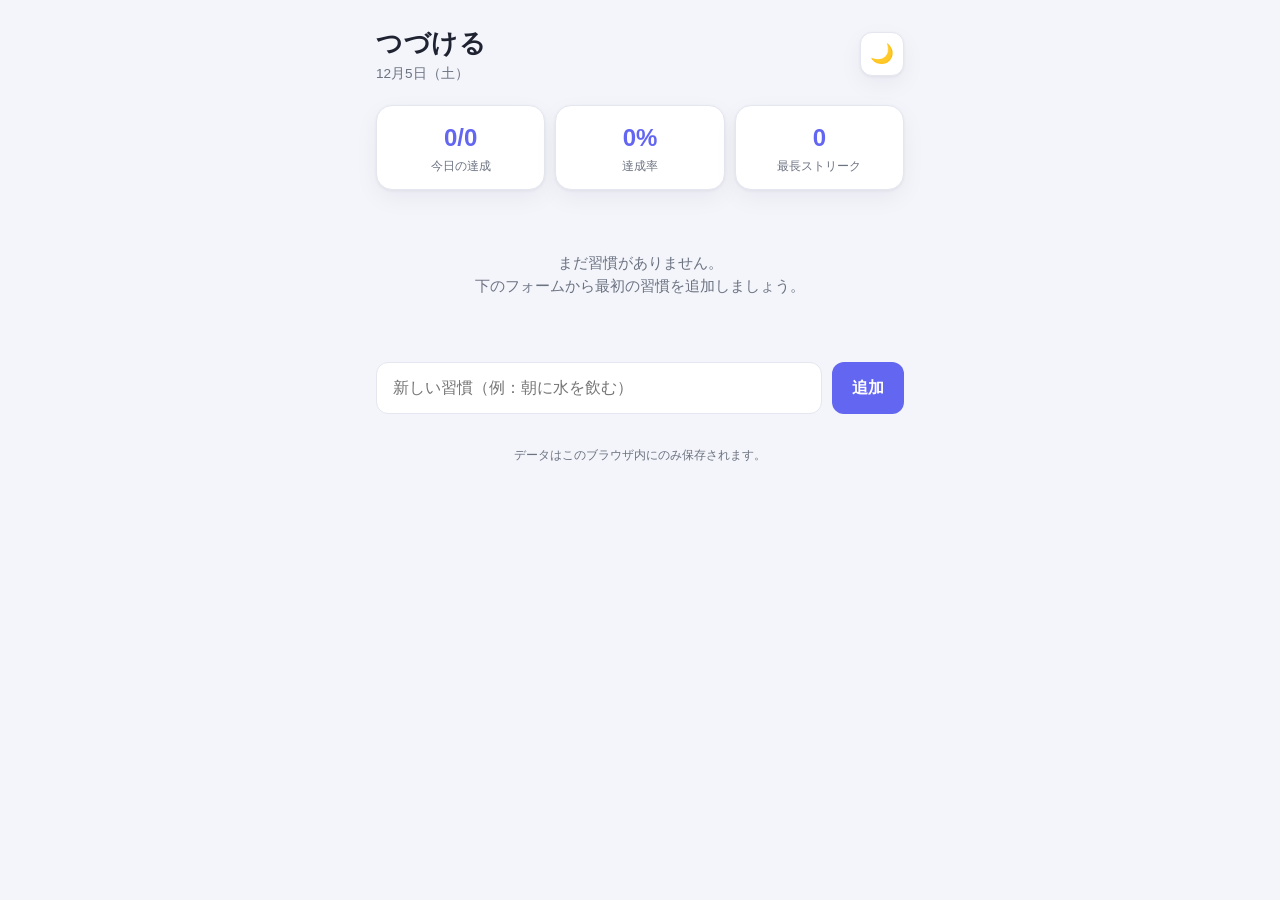
==== index.html @ a2884fa2 "習慣化アプリ「つづける」を作成 - 習慣の追加・削除、ワンタップのチェックイン - ストリーク（連続記録）と週間ビュー、サマリー表示 - ダーク/ライトテーマ切り替え、localStorageに自動保" ====
<!DOCTYPE html>
<html lang="ja">
<head>
  <meta charset="UTF-8" />
  <meta name="viewport" content="width=device-width, initial-scale=1.0" />
  <meta name="theme-color" content="#6366f1" />
  <title>つづける — 習慣化アプリ</title>
  <link rel="stylesheet" href="styles.css" />
</head>
<body>
  <div class="app">
    <header class="header">
      <div class="header__title">
        <h1>つづける</h1>
        <p class="header__date" id="todayLabel"></p>
      </div>
      <button class="btn btn--icon" id="themeToggle" title="テーマ切り替え" aria-label="テーマ切り替え">🌙</button>
    </header>

    <section class="summary" id="summary" aria-live="polite"></section>

    <main>
      <ul class="habit-list" id="habitList"></ul>
      <p class="empty" id="emptyState" hidden>
        まだ習慣がありません。<br />下のフォームから最初の習慣を追加しましょう。
      </p>
    </main>

    <form class="add-form" id="addForm" autocomplete="off">
      <input
        class="add-form__input"
        id="habitInput"
        type="text"
        maxlength="40"
        placeholder="新しい習慣（例：朝に水を飲む）"
        aria-label="新しい習慣"
        required
      />
      <button class="btn btn--primary" type="submit">追加</button>
    </form>

    <footer class="footer">
      <p>データはこのブラウザ内にのみ保存されます。</p>
    </footer>
  </div>

  <script src="app.js"></script>
</body>
</html>
---- styles.css ----
:root {
  --bg: #f4f5fb;
  --surface: #ffffff;
  --surface-2: #f0f1f8;
  --text: #1f2230;
  --text-muted: #6b7280;
  --border: #e4e6f0;
  --primary: #6366f1;
  --primary-soft: #e0e1fb;
  --success: #22c55e;
  --danger: #ef4444;
  --shadow: 0 1px 3px rgba(20, 22, 40, 0.06), 0 8px 24px rgba(20, 22, 40, 0.05);
  --radius: 16px;
}

[data-theme="dark"] {
  --bg: #14151f;
  --surface: #1e2030;
  --surface-2: #262a3d;
  --text: #e9eaf2;
  --text-muted: #9aa0b4;
  --border: #2d3045;
  --primary: #818cf8;
  --primary-soft: #312f5c;
  --success: #34d399;
  --danger: #f87171;
  --shadow: 0 1px 3px rgba(0, 0, 0, 0.3), 0 8px 24px rgba(0, 0, 0, 0.35);
}

* {
  box-sizing: border-box;
  margin: 0;
  padding: 0;
}

body {
  font-family: -apple-system, BlinkMacSystemFont, "Segoe UI", "Hiragino Sans",
    "Noto Sans JP", Meiryo, sans-serif;
  background: var(--bg);
  color: var(--text);
  line-height: 1.5;
  -webkit-font-smoothing: antialiased;
  transition: background 0.2s ease, color 0.2s ease;
}

.app {
  max-width: 560px;
  margin: 0 auto;
  padding: 24px 16px 48px;
}

.header {
  display: flex;
  align-items: center;
  justify-content: space-between;
  margin-bottom: 20px;
}

.header__title h1 {
  font-size: 1.6rem;
  font-weight: 700;
  letter-spacing: 0.02em;
}

.header__date {
  font-size: 0.85rem;
  color: var(--text-muted);
  margin-top: 2px;
}

.btn {
  font: inherit;
  cursor: pointer;
  border: none;
  border-radius: 12px;
  transition: transform 0.08s ease, background 0.15s ease, opacity 0.15s ease;
}
.btn:active { transform: scale(0.94); }

.btn--icon {
  width: 44px;
  height: 44px;
  font-size: 1.2rem;
  background: var(--surface);
  border: 1px solid var(--border);
  box-shadow: var(--shadow);
}

.btn--primary {
  background: var(--primary);
  color: #fff;
  font-weight: 600;
  padding: 0 20px;
}
.btn--primary:hover { opacity: 0.92; }

.summary {
  display: grid;
  grid-template-columns: repeat(3, 1fr);
  gap: 10px;
  margin-bottom: 22px;
}
.summary__card {
  background: var(--surface);
  border: 1px solid var(--border);
  border-radius: var(--radius);
  padding: 14px 12px;
  text-align: center;
  box-shadow: var(--shadow);
}
.summary__num {
  font-size: 1.5rem;
  font-weight: 700;
  color: var(--primary);
}
.summary__label {
  font-size: 0.72rem;
  color: var(--text-muted);
  margin-top: 2px;
}

.habit-list {
  list-style: none;
  display: flex;
  flex-direction: column;
  gap: 12px;
}

.habit {
  background: var(--surface);
  border: 1px solid var(--border);
  border-radius: var(--radius);
  padding: 16px;
  box-shadow: var(--shadow);
  animation: pop 0.2s ease;
}
@keyframes pop {
  from { opacity: 0; transform: translateY(6px); }
  to { opacity: 1; transform: translateY(0); }
}

.habit__top {
  display: flex;
  align-items: center;
  gap: 12px;
}

.habit__check {
  flex: 0 0 auto;
  width: 40px;
  height: 40px;
  border-radius: 50%;
  border: 2px solid var(--border);
  background: var(--surface-2);
  cursor: pointer;
  font-size: 1.1rem;
  display: grid;
  place-items: center;
  color: transparent;
  transition: all 0.15s ease;
}
.habit__check:active { transform: scale(0.88); }
.habit__check.done {
  background: var(--success);
  border-color: var(--success);
  color: #fff;
}

.habit__body { flex: 1 1 auto; min-width: 0; }
.habit__name {
  font-weight: 600;
  font-size: 1.02rem;
  word-break: break-word;
}
.habit__name.done { text-decoration: line-through; color: var(--text-muted); }

.habit__streak {
  font-size: 0.8rem;
  color: var(--text-muted);
  margin-top: 2px;
}
.habit__streak strong { color: var(--primary); }

.habit__delete {
  flex: 0 0 auto;
  background: transparent;
  border: none;
  color: var(--text-muted);
  cursor: pointer;
  font-size: 1.1rem;
  padding: 6px;
  border-radius: 8px;
  line-height: 1;
}
.habit__delete:hover { color: var(--danger); background: var(--surface-2); }

.week {
  display: flex;
  gap: 6px;
  margin-top: 14px;
}
.week__day {
  flex: 1;
  text-align: center;
}
.week__dot {
  width: 26px;
  height: 26px;
  margin: 0 auto 4px;
  border-radius: 8px;
  background: var(--surface-2);
  border: 1px solid var(--border);
  display: grid;
  place-items: center;
  font-size: 0.7rem;
  color: var(--text-muted);
}
.week__dot.done {
  background: var(--primary-soft);
  border-color: var(--primary);
  color: var(--primary);
}
.week__dot.today { outline: 2px solid var(--primary); outline-offset: 1px; }
.week__label {
  font-size: 0.62rem;
  color: var(--text-muted);
}

.empty {
  text-align: center;
  color: var(--text-muted);
  padding: 40px 20px;
  font-size: 0.95rem;
}

.add-form {
  display: flex;
  gap: 10px;
  margin-top: 24px;
}
.add-form__input {
  flex: 1;
  font: inherit;
  padding: 13px 16px;
  border-radius: 12px;
  border: 1px solid var(--border);
  background: var(--surface);
  color: var(--text);
}
.add-form__input:focus {
  outline: none;
  border-color: var(--primary);
  box-shadow: 0 0 0 3px var(--primary-soft);
}

.footer {
  margin-top: 32px;
  text-align: center;
  font-size: 0.75rem;
  color: var(--text-muted);
}
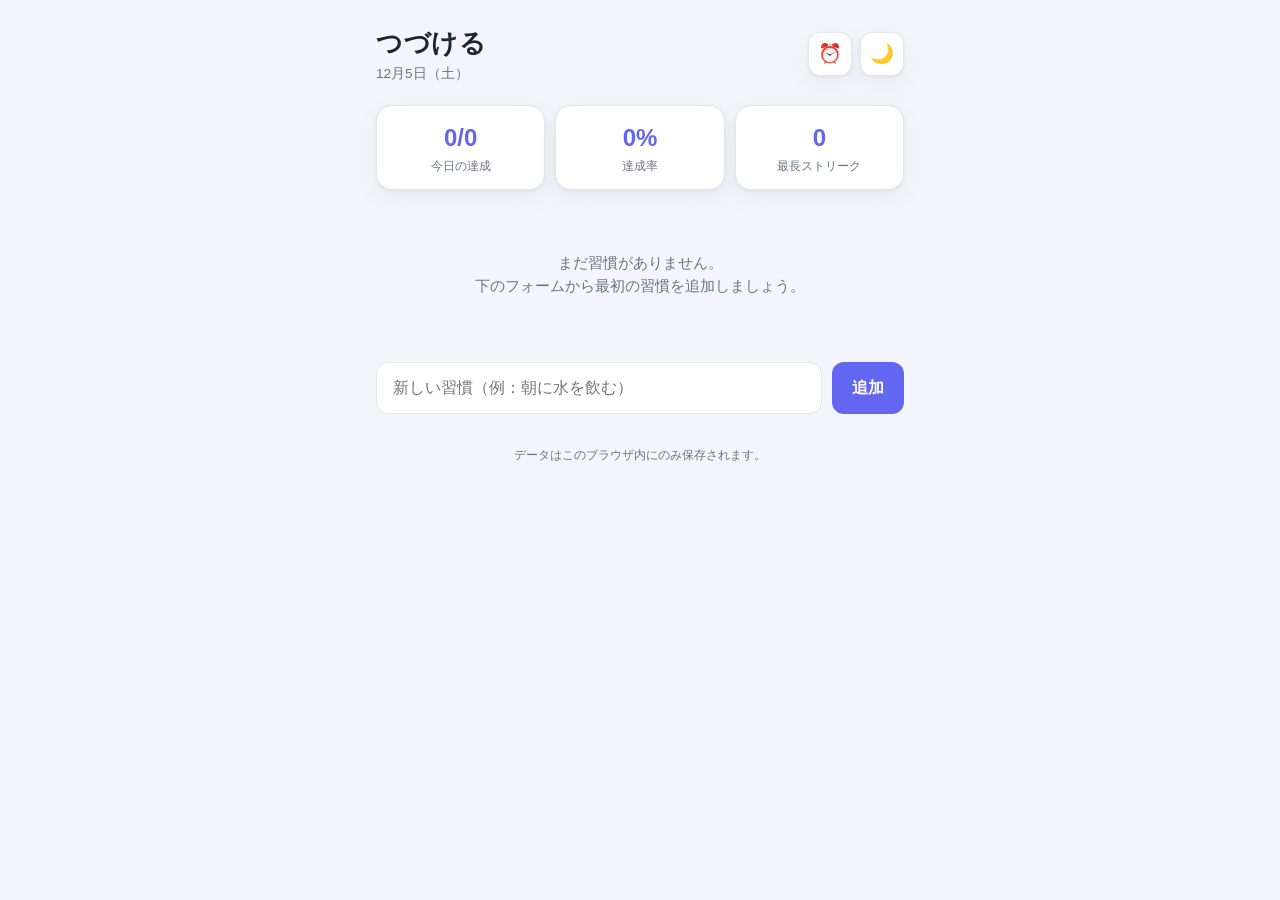
==== commit caad65a4: "朝チャレンジ機能を追加 - 目標起床時刻までに「起きた！」を押さないとペナルティ残高が自動加算 - 寝ぼけ防止のため計算3問に正解しないと達成にならない仕組み - 未払い残高の表示と、自分の支払いリン" ====
--- a/index.html
+++ b/index.html
@@ -14,7 +14,10 @@
         <h1>つづける</h1>
         <p class="header__date" id="todayLabel"></p>
       </div>
-      <button class="btn btn--icon" id="themeToggle" title="テーマ切り替え" aria-label="テーマ切り替え">🌙</button>
+      <div class="header__actions">
+        <a class="btn btn--icon" href="morning.html" title="朝チャレンジ" aria-label="朝チャレンジ">⏰</a>
+        <button class="btn btn--icon" id="themeToggle" title="テーマ切り替え" aria-label="テーマ切り替え">🌙</button>
+      </div>
     </header>
 
     <section class="summary" id="summary" aria-live="polite"></section>
--- a/styles.css
+++ b/styles.css
@@ -68,6 +68,11 @@
   margin-top: 2px;
 }
 
+.header__actions {
+  display: flex;
+  gap: 8px;
+}
+
 .btn {
   font: inherit;
   cursor: pointer;
@@ -75,6 +80,7 @@
   border-radius: 12px;
   transition: transform 0.08s ease, background 0.15s ease, opacity 0.15s ease;
 }
+a.btn { text-decoration: none; display: inline-grid; place-items: center; }
 .btn:active { transform: scale(0.94); }
 
 .btn--icon {
@@ -259,3 +265,136 @@
   font-size: 0.75rem;
   color: var(--text-muted);
 }
+
+/* ===== 朝チャレンジ ===== */
+
+.section-title {
+  font-size: 0.95rem;
+  font-weight: 700;
+  margin: 24px 0 12px;
+}
+
+.morning-status {
+  border-radius: var(--radius);
+  border: 1px solid var(--border);
+  background: var(--surface);
+  box-shadow: var(--shadow);
+  padding: 26px 20px;
+  text-align: center;
+  margin-bottom: 16px;
+}
+.morning-status__icon { font-size: 2.6rem; line-height: 1; }
+.morning-status__title { font-size: 1.25rem; font-weight: 700; margin-top: 10px; }
+.morning-status__sub { font-size: 0.9rem; color: var(--text-muted); margin-top: 4px; }
+.morning-status.is-pending { border-color: var(--primary); }
+.morning-status.is-done {
+  border-color: var(--success);
+  background: linear-gradient(180deg, color-mix(in srgb, var(--success) 12%, var(--surface)), var(--surface));
+}
+.morning-status.is-failed { border-color: var(--danger); }
+
+.wake { text-align: center; margin-bottom: 16px; }
+.wake__btn {
+  width: 100%;
+  font: inherit;
+  font-size: 1.4rem;
+  font-weight: 800;
+  letter-spacing: 0.05em;
+  color: #fff;
+  border: none;
+  border-radius: var(--radius);
+  padding: 28px;
+  cursor: pointer;
+  background: linear-gradient(135deg, #f59e0b, #ef4444);
+  box-shadow: 0 8px 24px rgba(239, 68, 68, 0.3);
+  transition: transform 0.08s ease, box-shadow 0.15s ease;
+}
+.wake__btn:active { transform: scale(0.97); box-shadow: 0 4px 12px rgba(239, 68, 68, 0.3); }
+.wake__note { font-size: 0.78rem; color: var(--text-muted); margin-top: 8px; }
+
+.wake__challenge {
+  background: var(--surface);
+  border: 1px solid var(--border);
+  border-radius: var(--radius);
+  box-shadow: var(--shadow);
+  padding: 24px 20px;
+}
+.wake__progress { font-size: 0.78rem; color: var(--text-muted); }
+.wake__problem { font-size: 2.4rem; font-weight: 800; margin: 10px 0 18px; }
+#answerForm { display: flex; gap: 10px; }
+.wake__answer {
+  flex: 1;
+  font: inherit;
+  font-size: 1.3rem;
+  text-align: center;
+  padding: 12px;
+  border-radius: 12px;
+  border: 1px solid var(--border);
+  background: var(--surface-2);
+  color: var(--text);
+}
+.wake__answer:focus { outline: none; border-color: var(--primary); box-shadow: 0 0 0 3px var(--primary-soft); }
+.wake__wrong { color: var(--danger); font-size: 0.85rem; margin-top: 12px; }
+
+.balance {
+  background: var(--surface);
+  border: 1px solid var(--border);
+  border-radius: var(--radius);
+  box-shadow: var(--shadow);
+  padding: 18px 20px;
+}
+.balance__label { font-size: 0.8rem; color: var(--text-muted); }
+.balance__amount { font-size: 2rem; font-weight: 800; margin-top: 2px; }
+.balance__amount.is-owed { color: var(--danger); }
+.balance__stats {
+  display: flex;
+  gap: 16px;
+  font-size: 0.85rem;
+  color: var(--text-muted);
+  margin: 12px 0;
+}
+.balance__actions .btn { width: 100%; padding: 12px; }
+.btn--primary:disabled { opacity: 0.45; cursor: not-allowed; }
+
+.settings {
+  background: var(--surface);
+  border: 1px solid var(--border);
+  border-radius: var(--radius);
+  box-shadow: var(--shadow);
+  padding: 0 18px;
+  margin-top: 16px;
+}
+.settings summary {
+  cursor: pointer;
+  padding: 16px 0;
+  font-weight: 600;
+  list-style: none;
+}
+.settings summary::-webkit-details-marker { display: none; }
+.settings summary::before { content: "⚙️ "; }
+.settings__form { padding-bottom: 18px; display: flex; flex-direction: column; gap: 14px; }
+.field { display: flex; flex-direction: column; gap: 6px; font-size: 0.85rem; color: var(--text-muted); }
+.field input {
+  font: inherit;
+  color: var(--text);
+  padding: 11px 13px;
+  border-radius: 10px;
+  border: 1px solid var(--border);
+  background: var(--surface-2);
+}
+.field input:focus { outline: none; border-color: var(--primary); box-shadow: 0 0 0 3px var(--primary-soft); }
+.settings__hint { font-size: 0.75rem; color: var(--text-muted); }
+
+.log { list-style: none; display: flex; flex-direction: column; gap: 2px; }
+.log__row {
+  display: grid;
+  grid-template-columns: 90px 28px 1fr;
+  align-items: center;
+  gap: 8px;
+  padding: 9px 12px;
+  border-radius: 10px;
+  font-size: 0.88rem;
+}
+.log__row:nth-child(odd) { background: var(--surface); }
+.log__date { color: var(--text-muted); }
+.log__badge { text-align: center; }
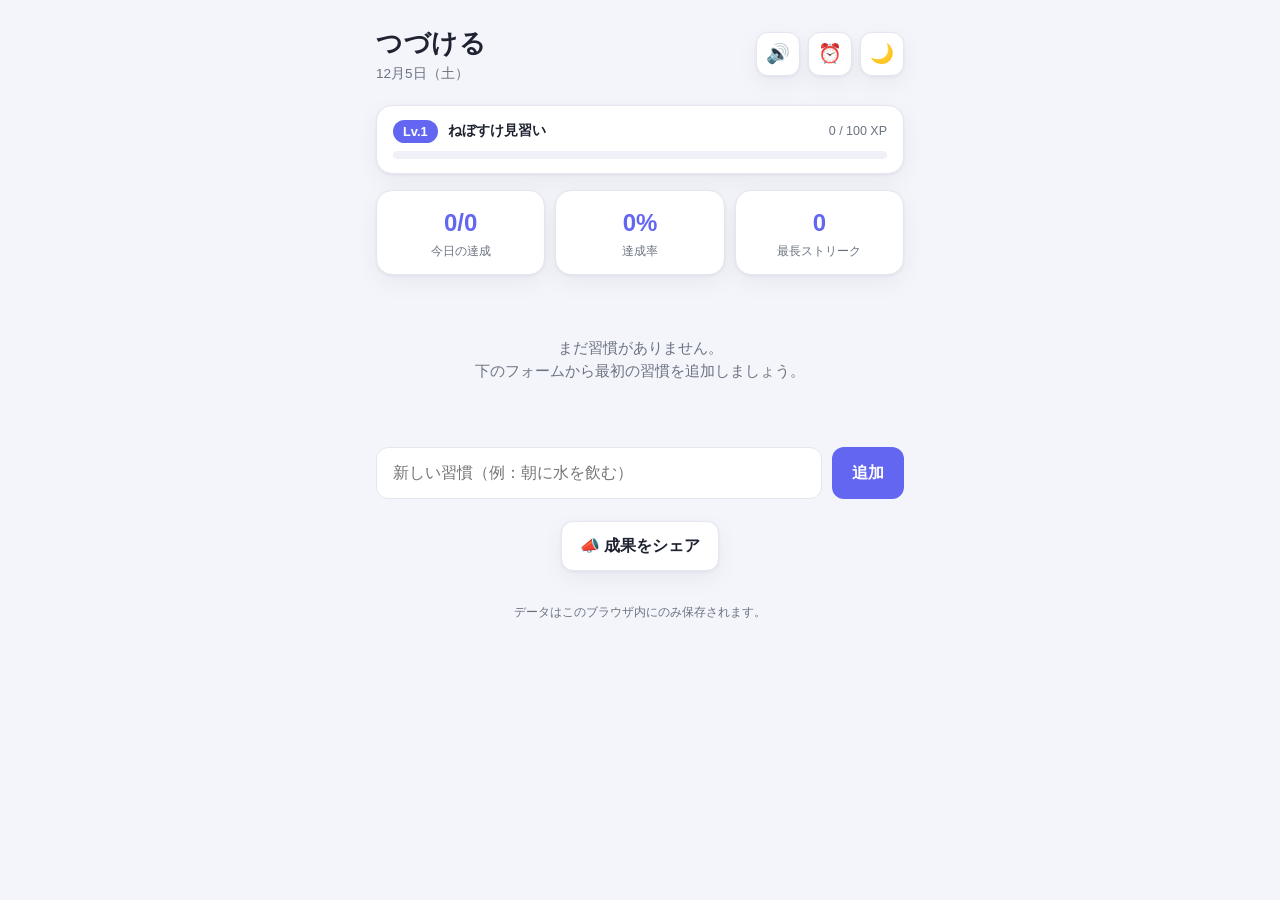
==== commit 1441e2c0: "PWA化・ゲーミフィケーション・シェア機能で楽しさを強化 - PWA対応: manifest/service workerでホーム画面に追加＆オフライン動作 - アイコンを依存なしのNodeスクリプト" ====
--- a/index.html
+++ b/index.html
@@ -5,6 +5,16 @@
   <meta name="viewport" content="width=device-width, initial-scale=1.0" />
   <meta name="theme-color" content="#6366f1" />
   <title>つづける — 習慣化アプリ</title>
+  <meta name="description" content="習慣を記録し、寝坊にはお金のペナルティ。続ける力を育てるアプリ。" />
+  <meta property="og:title" content="つづける — 習慣化＆朝チャレンジ" />
+  <meta property="og:description" content="毎日の習慣を記録。寝坊すると遅刻1分ごとに課金される朝チャレンジ付き。" />
+  <meta property="og:type" content="website" />
+  <meta name="apple-mobile-web-app-capable" content="yes" />
+  <meta name="apple-mobile-web-app-status-bar-style" content="black-translucent" />
+  <meta name="apple-mobile-web-app-title" content="つづける" />
+  <link rel="apple-touch-icon" href="icons/icon-192.png" />
+  <link rel="icon" href="icons/icon-192.png" />
+  <link rel="manifest" href="manifest.webmanifest" />
   <link rel="stylesheet" href="styles.css" />
 </head>
 <body>
@@ -15,10 +25,14 @@
         <p class="header__date" id="todayLabel"></p>
       </div>
       <div class="header__actions">
+        <button class="btn btn--icon" id="installBtn" title="ホーム画面に追加" aria-label="ホーム画面に追加" hidden>📲</button>
+        <button class="btn btn--icon" id="soundToggle" title="効果音" aria-label="効果音">🔊</button>
         <a class="btn btn--icon" href="morning.html" title="朝チャレンジ" aria-label="朝チャレンジ">⏰</a>
         <button class="btn btn--icon" id="themeToggle" title="テーマ切り替え" aria-label="テーマ切り替え">🌙</button>
       </div>
     </header>
+
+    <section class="levelbar" id="levelbar"></section>
 
     <section class="summary" id="summary" aria-live="polite"></section>
 
@@ -42,11 +56,16 @@
       <button class="btn btn--primary" type="submit">追加</button>
     </form>
 
+    <div class="cta">
+      <button class="btn btn--ghost" id="shareBtn">📣 成果をシェア</button>
+    </div>
+
     <footer class="footer">
       <p>データはこのブラウザ内にのみ保存されます。</p>
     </footer>
   </div>
 
+  <script src="fun.js"></script>
   <script src="app.js"></script>
 </body>
 </html>
--- a/styles.css
+++ b/styles.css
@@ -100,6 +100,127 @@
 }
 .btn--primary:hover { opacity: 0.92; }
 
+.btn--ghost {
+  background: var(--surface);
+  color: var(--text);
+  border: 1px solid var(--border);
+  font-weight: 600;
+  padding: 12px 18px;
+  box-shadow: var(--shadow);
+}
+.btn--ghost:hover { border-color: var(--primary); color: var(--primary); }
+
+.cta { text-align: center; margin-top: 22px; }
+
+/* ===== レベルバー ===== */
+.levelbar {
+  background: var(--surface);
+  border: 1px solid var(--border);
+  border-radius: var(--radius);
+  box-shadow: var(--shadow);
+  padding: 14px 16px;
+  margin-bottom: 16px;
+}
+.levelbar__row {
+  display: flex;
+  align-items: center;
+  gap: 10px;
+  font-size: 0.85rem;
+  margin-bottom: 8px;
+}
+.levelbar__badge {
+  background: var(--primary);
+  color: #fff;
+  font-weight: 700;
+  padding: 2px 10px;
+  border-radius: 999px;
+  font-size: 0.8rem;
+}
+.levelbar__title { font-weight: 600; }
+.levelbar__xp { margin-left: auto; color: var(--text-muted); font-size: 0.78rem; }
+.levelbar__track {
+  height: 8px;
+  border-radius: 999px;
+  background: var(--surface-2);
+  overflow: hidden;
+}
+.levelbar__fill {
+  height: 100%;
+  border-radius: 999px;
+  background: linear-gradient(90deg, var(--primary), #a855f7);
+  transition: width 0.5s ease;
+}
+
+/* ===== トースト ===== */
+#fun-toast-host {
+  position: fixed;
+  left: 50%;
+  bottom: 28px;
+  transform: translateX(-50%);
+  display: flex;
+  flex-direction: column;
+  gap: 8px;
+  z-index: 10000;
+  pointer-events: none;
+  width: max-content;
+  max-width: 90vw;
+}
+.fun-toast {
+  display: flex;
+  align-items: center;
+  gap: 8px;
+  background: #1f2230;
+  color: #fff;
+  padding: 12px 18px;
+  border-radius: 14px;
+  font-size: 0.9rem;
+  font-weight: 600;
+  box-shadow: 0 10px 30px rgba(0, 0, 0, 0.3);
+  opacity: 0;
+  transform: translateY(16px) scale(0.96);
+  transition: opacity 0.3s ease, transform 0.3s ease;
+}
+.fun-toast.show { opacity: 1; transform: translateY(0) scale(1); }
+.fun-toast__icon { font-size: 1.2rem; }
+
+/* ===== シェアモーダル ===== */
+.fun-modal {
+  position: fixed;
+  inset: 0;
+  background: rgba(10, 11, 20, 0.6);
+  backdrop-filter: blur(4px);
+  display: grid;
+  place-items: center;
+  z-index: 10001;
+  opacity: 0;
+  transition: opacity 0.25s ease;
+  padding: 20px;
+}
+.fun-modal.show { opacity: 1; }
+.fun-modal__box {
+  background: var(--surface);
+  border-radius: 20px;
+  padding: 16px;
+  width: min(360px, 92vw);
+  box-shadow: var(--shadow);
+}
+.fun-modal__preview img {
+  width: 100%;
+  border-radius: 14px;
+  display: block;
+}
+.fun-modal__actions {
+  display: flex;
+  flex-direction: column;
+  gap: 8px;
+  margin-top: 14px;
+}
+.fun-modal__actions .btn { width: 100%; padding: 13px; }
+.fun-modal__ghost {
+  background: var(--surface-2);
+  color: var(--text);
+}
+
 .summary {
   display: grid;
   grid-template-columns: repeat(3, 1fr);
@@ -346,6 +467,7 @@
 .balance__label { font-size: 0.8rem; color: var(--text-muted); }
 .balance__amount { font-size: 2rem; font-weight: 800; margin-top: 2px; }
 .balance__amount.is-owed { color: var(--danger); }
+.balance__live { font-size: 0.78rem; color: var(--danger); margin-top: 2px; }
 .balance__stats {
   display: flex;
   gap: 16px;
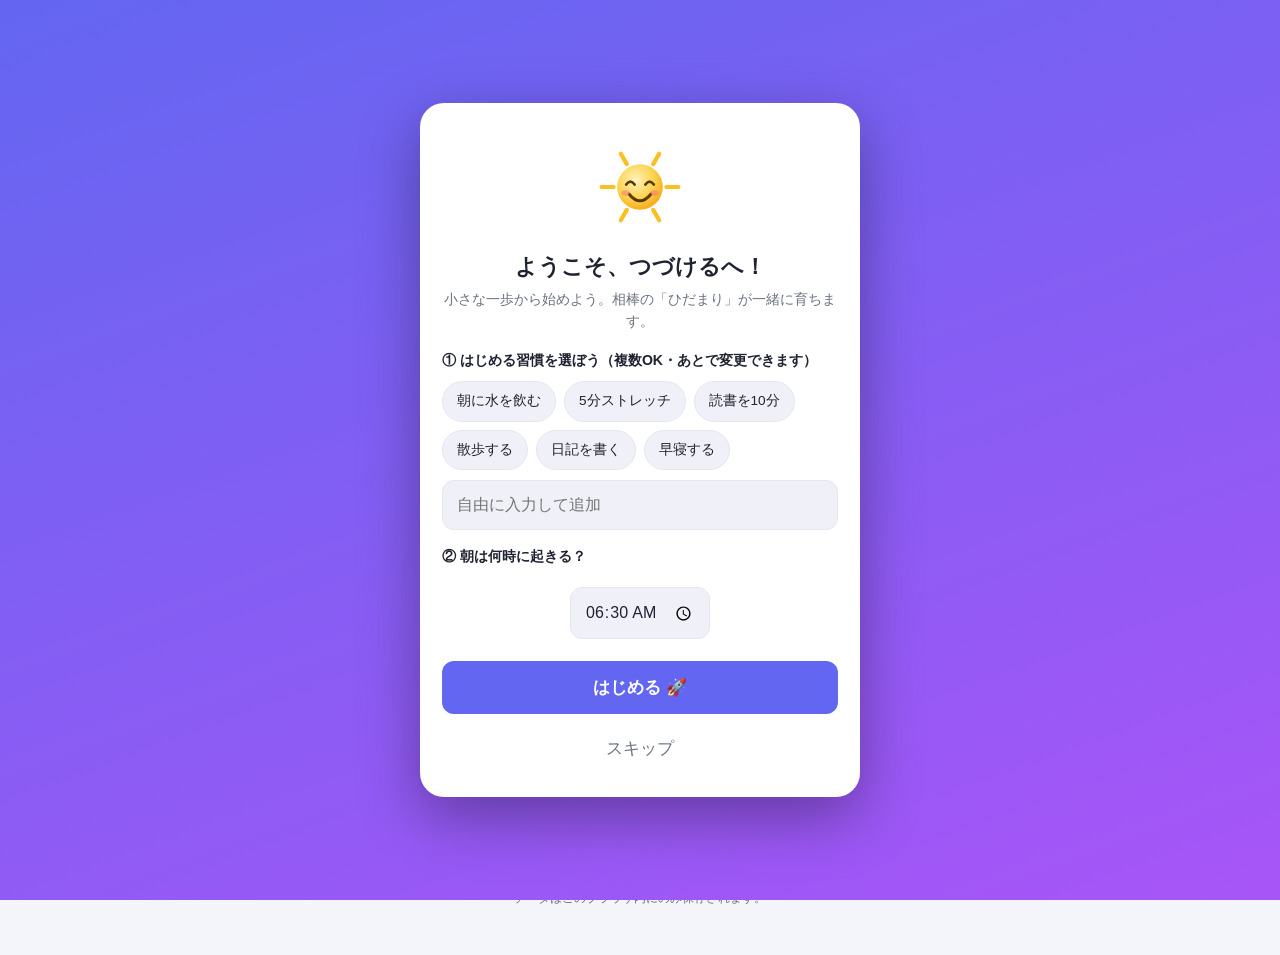
==== commit 0a272fae: "育成マスコット・オンボーディング・達成カレンダーを追加 - マスコット「ひだまり」: SVGで描く太陽の精。連続記録で7段階に成長し、   今日の状況（達成/途中/未着手/遅刻）で表情とセリフが変化。" ====
--- a/index.html
+++ b/index.html
@@ -32,9 +32,13 @@
       </div>
     </header>
 
+    <section class="mascot" id="mascot" aria-live="polite"></section>
+
     <section class="levelbar" id="levelbar"></section>
 
     <section class="summary" id="summary" aria-live="polite"></section>
+
+    <section class="heatmap" id="heatmap"></section>
 
     <main>
       <ul class="habit-list" id="habitList"></ul>
@@ -66,6 +70,7 @@
   </div>
 
   <script src="fun.js"></script>
+  <script src="mascot.js"></script>
   <script src="app.js"></script>
 </body>
 </html>
--- a/styles.css
+++ b/styles.css
@@ -151,6 +151,186 @@
   transition: width 0.5s ease;
 }
 
+/* ===== マスコット ひだまり ===== */
+.mascot {
+  background: linear-gradient(180deg, color-mix(in srgb, var(--primary) 10%, var(--surface)), var(--surface));
+  border: 1px solid var(--border);
+  border-radius: var(--radius);
+  box-shadow: var(--shadow);
+  padding: 18px 16px 20px;
+  margin-bottom: 16px;
+  text-align: center;
+  position: relative;
+  overflow: hidden;
+}
+.mascot__stage {
+  font-size: 0.72rem;
+  font-weight: 700;
+  color: var(--primary);
+  background: var(--primary-soft);
+  display: inline-block;
+  padding: 2px 12px;
+  border-radius: 999px;
+  margin-bottom: 6px;
+}
+.mascot__art {
+  width: 150px;
+  margin: 0 auto;
+  animation: mascot-bob 3s ease-in-out infinite;
+}
+.mascot--compact .mascot__art { width: 104px; }
+.mascot__svg { width: 100%; height: auto; display: block; }
+.mascot__rays { transform-origin: 100px 100px; animation: mascot-spin 24s linear infinite; }
+@keyframes mascot-bob {
+  0%, 100% { transform: translateY(0); }
+  50% { transform: translateY(-7px); }
+}
+@keyframes mascot-spin {
+  from { transform: rotate(0deg); }
+  to { transform: rotate(360deg); }
+}
+@media (prefers-reduced-motion: reduce) {
+  .mascot__art, .mascot__rays { animation: none; }
+}
+.mascot__bubble {
+  display: inline-block;
+  position: relative;
+  margin-top: 8px;
+  background: var(--surface);
+  border: 1px solid var(--border);
+  border-radius: 14px;
+  padding: 9px 16px;
+  font-size: 0.9rem;
+  font-weight: 600;
+  box-shadow: var(--shadow);
+  max-width: 90%;
+}
+.mascot__bubble::before {
+  content: "";
+  position: absolute;
+  top: -7px;
+  left: 50%;
+  transform: translateX(-50%);
+  border-left: 7px solid transparent;
+  border-right: 7px solid transparent;
+  border-bottom: 7px solid var(--surface);
+}
+
+/* ===== 達成カレンダー（ヒートマップ） ===== */
+.heatmap {
+  background: var(--surface);
+  border: 1px solid var(--border);
+  border-radius: var(--radius);
+  box-shadow: var(--shadow);
+  padding: 16px;
+  margin-bottom: 22px;
+}
+.heatmap:empty { display: none; }
+.heatmap__head {
+  display: flex;
+  align-items: center;
+  justify-content: space-between;
+  margin-bottom: 12px;
+}
+.heatmap__title { font-size: 0.9rem; font-weight: 700; }
+.heatmap__nav {
+  width: 32px;
+  height: 32px;
+  border-radius: 9px;
+  border: 1px solid var(--border);
+  background: var(--surface-2);
+  color: var(--text);
+  cursor: pointer;
+  font-size: 1.1rem;
+  line-height: 1;
+}
+.heatmap__nav:disabled { opacity: 0.3; cursor: default; }
+.heatmap__weekdays,
+.heatmap__grid {
+  display: grid;
+  grid-template-columns: repeat(7, 1fr);
+  gap: 5px;
+}
+.heatmap__weekdays {
+  margin-bottom: 6px;
+  font-size: 0.66rem;
+  color: var(--text-muted);
+  text-align: center;
+}
+.heatmap__cell {
+  aspect-ratio: 1;
+  border-radius: 7px;
+  background: var(--surface-2);
+  display: grid;
+  place-items: center;
+  font-size: 0.66rem;
+  color: var(--text-muted);
+  position: relative;
+}
+.heatmap__cell.is-empty { background: transparent; }
+.heatmap__cell.lvl-1 { background: color-mix(in srgb, var(--primary) 28%, var(--surface-2)); color: var(--text); }
+.heatmap__cell.lvl-2 { background: color-mix(in srgb, var(--primary) 50%, var(--surface-2)); color: #fff; }
+.heatmap__cell.lvl-3 { background: color-mix(in srgb, var(--primary) 74%, var(--surface-2)); color: #fff; }
+.heatmap__cell.lvl-4 { background: var(--primary); color: #fff; }
+.heatmap__cell.is-today { outline: 2px solid var(--text); outline-offset: -2px; }
+
+/* ===== オンボーディング ===== */
+.onboard {
+  position: fixed;
+  inset: 0;
+  background: linear-gradient(160deg, #6366f1, #a855f7);
+  z-index: 10002;
+  display: grid;
+  place-items: center;
+  padding: 20px;
+  overflow-y: auto;
+  opacity: 0;
+  transition: opacity 0.3s ease;
+}
+.onboard.show { opacity: 1; }
+.onboard__box {
+  background: var(--surface);
+  border-radius: 24px;
+  padding: 24px 22px 22px;
+  width: min(440px, 94vw);
+  box-shadow: 0 20px 60px rgba(0, 0, 0, 0.35);
+  text-align: center;
+}
+.onboard__mascot { width: 120px; margin: 0 auto 4px; }
+.onboard__mascot .mascot__art { width: 120px; animation: mascot-bob 3s ease-in-out infinite; }
+.onboard__mascot .mascot__stage { display: none; }
+.onboard__title { font-size: 1.35rem; font-weight: 800; }
+.onboard__lead { font-size: 0.9rem; color: var(--text-muted); margin: 6px 0 18px; }
+.onboard__q { text-align: left; font-size: 0.88rem; font-weight: 700; margin: 16px 0 10px; }
+.onboard__chips { display: flex; flex-wrap: wrap; gap: 8px; }
+.chip {
+  font: inherit;
+  font-size: 0.85rem;
+  padding: 9px 14px;
+  border-radius: 999px;
+  border: 1px solid var(--border);
+  background: var(--surface-2);
+  color: var(--text);
+  cursor: pointer;
+  transition: all 0.12s ease;
+}
+.chip.is-on { background: var(--primary); color: #fff; border-color: var(--primary); }
+.onboard__input,
+.onboard__time {
+  width: 100%;
+  font: inherit;
+  margin-top: 10px;
+  padding: 12px 14px;
+  border-radius: 12px;
+  border: 1px solid var(--border);
+  background: var(--surface-2);
+  color: var(--text);
+}
+.onboard__time { width: auto; min-width: 140px; }
+.onboard__actions { display: flex; flex-direction: column; gap: 8px; margin-top: 22px; }
+.onboard__actions .btn { width: 100%; padding: 14px; font-size: 1.05rem; }
+.onboard__skip { background: transparent; color: var(--text-muted); }
+
 /* ===== トースト ===== */
 #fun-toast-host {
   position: fixed;
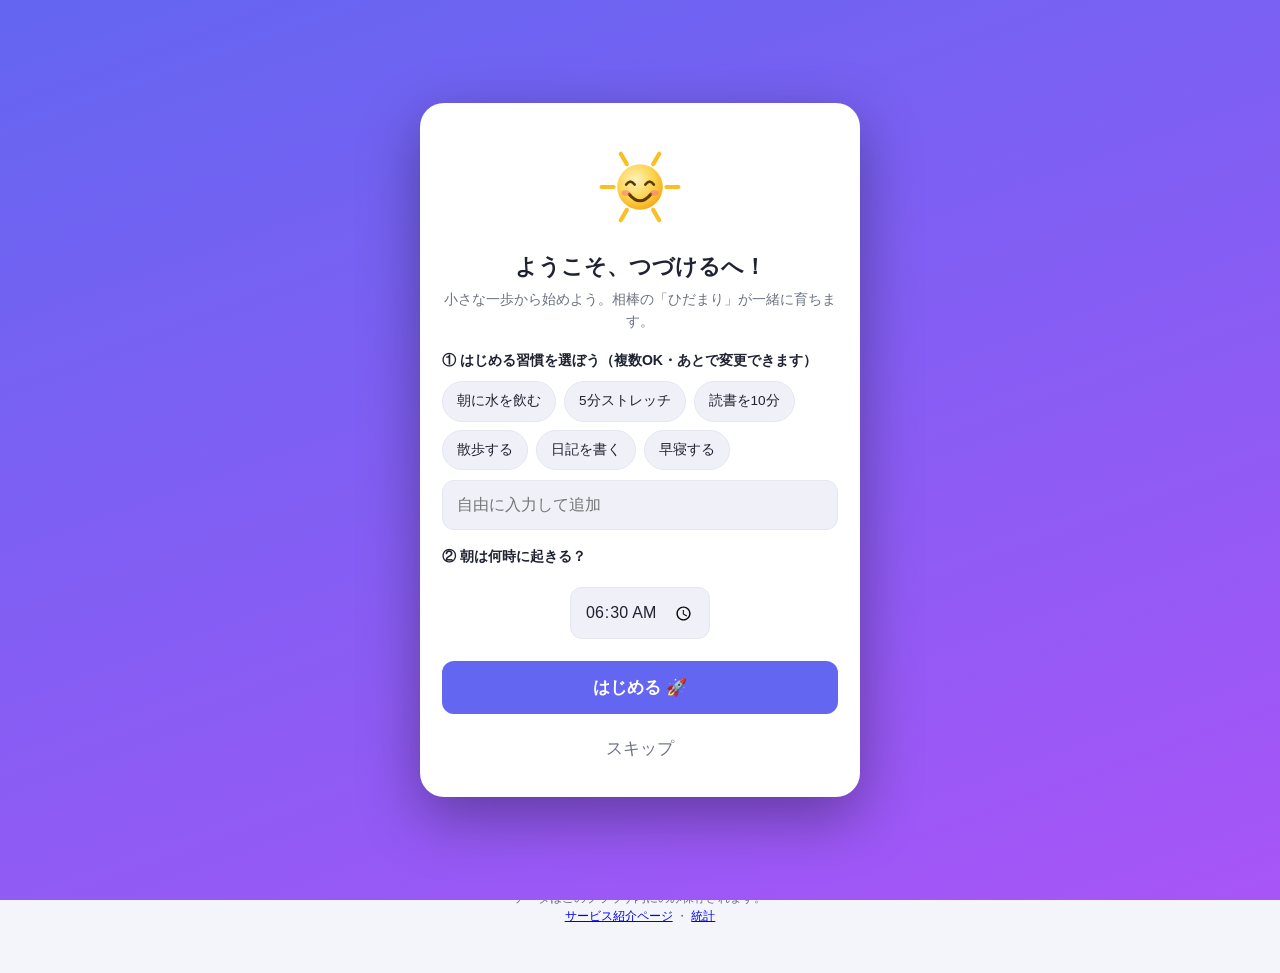
==== commit 1ffbb6cb: "リマインダー通知・統計ページ・紹介ページを追加 - reminders.js: 起床/習慣のリマインダー通知（Notification API）。   朝チャレンジ設定からON/OFF。開いている間に" ====
--- a/index.html
+++ b/index.html
@@ -28,6 +28,7 @@
         <button class="btn btn--icon" id="installBtn" title="ホーム画面に追加" aria-label="ホーム画面に追加" hidden>📲</button>
         <button class="btn btn--icon" id="soundToggle" title="効果音" aria-label="効果音">🔊</button>
         <a class="btn btn--icon" href="morning.html" title="朝チャレンジ" aria-label="朝チャレンジ">⏰</a>
+        <a class="btn btn--icon" href="stats.html" title="統計" aria-label="統計">📊</a>
         <button class="btn btn--icon" id="themeToggle" title="テーマ切り替え" aria-label="テーマ切り替え">🌙</button>
       </div>
     </header>
@@ -66,11 +67,13 @@
 
     <footer class="footer">
       <p>データはこのブラウザ内にのみ保存されます。</p>
+      <p><a href="landing.html">サービス紹介ページ</a> ・ <a href="stats.html">統計</a></p>
     </footer>
   </div>
 
   <script src="fun.js"></script>
   <script src="mascot.js"></script>
+  <script src="reminders.js"></script>
   <script src="app.js"></script>
 </body>
 </html>
--- a/styles.css
+++ b/styles.css
@@ -331,6 +331,100 @@
 .onboard__actions .btn { width: 100%; padding: 14px; font-size: 1.05rem; }
 .onboard__skip { background: transparent; color: var(--text-muted); }
 
+/* ===== 設定スイッチ ===== */
+.field--switch { gap: 10px; }
+.switch {
+  display: flex;
+  align-items: center;
+  gap: 10px;
+  font-size: 0.9rem;
+  color: var(--text);
+  cursor: pointer;
+}
+.switch input[type="checkbox"] { width: 20px; height: 20px; accent-color: var(--primary); }
+.switch__time {
+  margin-left: auto;
+  font: inherit;
+  padding: 6px 8px;
+  border-radius: 8px;
+  border: 1px solid var(--border);
+  background: var(--surface-2);
+  color: var(--text);
+}
+
+/* ===== 統計ページ ===== */
+.statgrid {
+  display: grid;
+  grid-template-columns: repeat(2, 1fr);
+  gap: 10px;
+  margin-bottom: 8px;
+}
+.statcard {
+  background: var(--surface);
+  border: 1px solid var(--border);
+  border-radius: var(--radius);
+  box-shadow: var(--shadow);
+  padding: 16px;
+  text-align: center;
+}
+.statcard__num { font-size: 1.5rem; font-weight: 800; color: var(--primary); }
+.statcard__label { font-size: 0.8rem; color: var(--text-muted); margin-top: 2px; }
+.statcard__sub { font-size: 0.66rem; color: var(--text-muted); margin-top: 4px; }
+
+.chartcard {
+  background: var(--surface);
+  border: 1px solid var(--border);
+  border-radius: var(--radius);
+  box-shadow: var(--shadow);
+  padding: 16px;
+}
+.chartcard canvas { width: 100%; display: block; }
+.chartcard__avg { text-align: center; font-size: 0.82rem; color: var(--text-muted); margin-top: 8px; }
+
+.badges__count {
+  font-size: 0.82rem;
+  color: var(--text-muted);
+  margin-bottom: 10px;
+}
+.badges__grid {
+  display: grid;
+  grid-template-columns: repeat(auto-fill, minmax(96px, 1fr));
+  gap: 10px;
+}
+.badge {
+  background: var(--surface);
+  border: 1px solid var(--border);
+  border-radius: 14px;
+  box-shadow: var(--shadow);
+  padding: 14px 8px;
+  text-align: center;
+}
+.badge.is-locked { opacity: 0.55; filter: grayscale(0.6); }
+.badge__icon { font-size: 1.7rem; }
+.badge__title { font-size: 0.74rem; font-weight: 700; margin-top: 4px; }
+.badge__desc { font-size: 0.64rem; color: var(--text-muted); margin-top: 2px; }
+
+.perhabit {
+  display: flex;
+  flex-direction: column;
+  gap: 8px;
+}
+.perhabit__row {
+  background: var(--surface);
+  border: 1px solid var(--border);
+  border-radius: 12px;
+  box-shadow: var(--shadow);
+  padding: 12px 14px;
+}
+.perhabit__name { font-weight: 600; }
+.perhabit__stats {
+  display: flex;
+  gap: 14px;
+  font-size: 0.78rem;
+  color: var(--text-muted);
+  margin-top: 4px;
+}
+
 /* ===== トースト ===== */
 #fun-toast-host {
   position: fixed;
